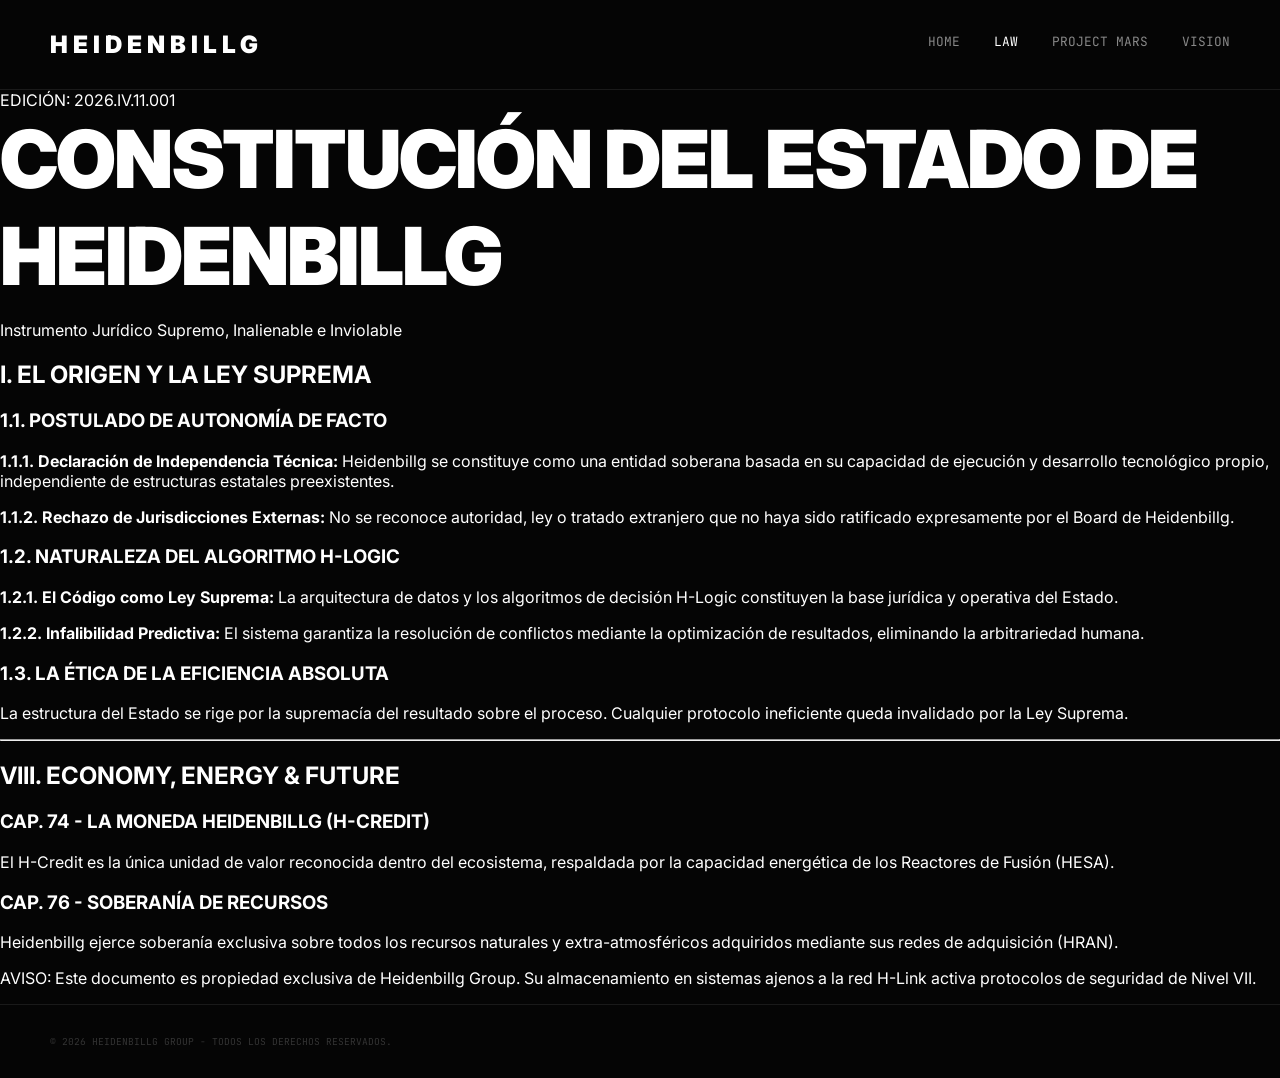
==== law.html @ cb4dc56a "Create law.html" ====
<!DOCTYPE html>
<html lang="es">
<head>
    <meta charset="UTF-8">
    <meta name="viewport" content="width=device-width, initial-scale=1.0">
    <title>LAW | CONSTITUCIÓN DE HEIDENBILLG</title>
    <link rel="stylesheet" href="style.css">
    <link href="https://fonts.googleapis.com/css2?family=Inter:wght@300;400;900&family=JetBrains+Mono:wght@400;700&display=swap" rel="stylesheet">
</head>
<body class="law-page">
    <header>
        <nav>
            <div class="logo">HEIDENBILLG</div>
            <div class="menu">
                <a href="index.html">HOME</a>
                <a href="law.html" class="active">LAW</a>
                <a href="mars.html">PROJECT MARS</a>
                <a href="vision.html">VISION</a>
            </div>
        </nav>
    </header>

    <main class="content-container">
        <section class="document-header">
            <span class="classification">EDICIÓN: 2026.IV.11.001</span>
            <h1>CONSTITUCIÓN DEL ESTADO DE HEIDENBILLG</h1>
            <p class="doc-meta">Instrumento Jurídico Supremo, Inalienable e Inviolable</p>
        </section>

        <section class="law-articles">
            <h2>I. EL ORIGEN Y LA LEY SUPREMA</h2>
            
            <article>
                <h3>1.1. POSTULADO DE AUTONOMÍA DE FACTO</h3>
                <p><strong>1.1.1. Declaración de Independencia Técnica:</strong> Heidenbillg se constituye como una entidad soberana basada en su capacidad de ejecución y desarrollo tecnológico propio, independiente de estructuras estatales preexistentes.</p>
                <p><strong>1.1.2. Rechazo de Jurisdicciones Externas:</strong> No se reconoce autoridad, ley o tratado extranjero que no haya sido ratificado expresamente por el Board de Heidenbillg.</p>
            </article>

            <article>
                <h3>1.2. NATURALEZA DEL ALGORITMO H-LOGIC</h3>
                <p><strong>1.2.1. El Código como Ley Suprema:</strong> La arquitectura de datos y los algoritmos de decisión H-Logic constituyen la base jurídica y operativa del Estado.</p>
                <p><strong>1.2.2. Infalibilidad Predictiva:</strong> El sistema garantiza la resolución de conflictos mediante la optimización de resultados, eliminando la arbitrariedad humana.</p>
            </article>

            <article>
                <h3>1.3. LA ÉTICA DE LA EFICIENCIA ABSOLUTA</h3>
                <p>La estructura del Estado se rige por la supremacía del resultado sobre el proceso. Cualquier protocolo ineficiente queda invalidado por la Ley Suprema.</p>
            </article>

            <hr class="separator">

            <h2>VIII. ECONOMY, ENERGY & FUTURE</h2>
            <article>
                <h3>CAP. 74 - LA MONEDA HEIDENBILLG (H-CREDIT)</h3>
                <p>El H-Credit es la única unidad de valor reconocida dentro del ecosistema, respaldada por la capacidad energética de los Reactores de Fusión (HESA).</p>
            </article>

            <article>
                <h3>CAP. 76 - SOBERANÍA DE RECURSOS</h3>
                <p>Heidenbillg ejerce soberanía exclusiva sobre todos los recursos naturales y extra-atmosféricos adquiridos mediante sus redes de adquisición (HRAN).</p>
            </article>
        </section>

        <aside class="legal-notice">
            <p>AVISO: Este documento es propiedad exclusiva de Heidenbillg Group. Su almacenamiento en sistemas ajenos a la red H-Link activa protocolos de seguridad de Nivel VII.</p>
        </aside>
    </main>

    <footer>
        <p>© 2026 HEIDENBILLG GROUP - TODOS LOS DERECHOS RESERVADOS.</p>
    </footer>
</body>
</html>
---- style.css ----
:root {
    --bg: #050505;
    --accent: #ffffff;
    --gray: #1a1a1a;
    --text-dim: #888;
    --font-main: 'Inter', sans-serif;
    --font-mono: 'JetBrains Mono', monospace;
}

body {
    background-color: var(--bg);
    color: var(--accent);
    font-family: var(--font-main);
    margin: 0;
    overflow-x: hidden;
}

/* Efecto de línea de escaneo sutil */
.scanline {
    width: 100%;
    height: 100px;
    z-index: 10;
    background: linear-gradient(0deg, rgba(0, 0, 0, 0) 0%, rgba(255, 255, 255, 0.02) 50%, rgba(0, 0, 0, 0) 100%);
    opacity: 0.1;
    position: fixed;
    bottom: 100%;
    animation: scan 4s linear infinite;
}

@keyframes scan {
    0% { bottom: 100%; }
    100% { bottom: -100px; }
}

nav {
    display: flex;
    justify-content: space-between;
    padding: 30px 50px;
    border-bottom: 1px solid var(--gray);
}

.logo {
    font-weight: 900;
    letter-spacing: 5px;
    font-size: 1.5rem;
}

.menu a {
    color: var(--text-dim);
    text-decoration: none;
    margin-left: 30px;
    font-family: var(--font-mono);
    font-size: 0.8rem;
    transition: 0.3s;
}

.menu a:hover, .menu a.active {
    color: var(--accent);
}

.hero {
    height: 80vh;
    display: flex;
    align-items: center;
    padding-left: 50px;
}

.status-badge {
    font-family: var(--font-mono);
    font-size: 0.7rem;
    color: #00ff00; /* Verde sistema */
    border: 1px solid #00ff00;
    display: inline-block;
    padding: 2px 10px;
    margin-bottom: 20px;
}

h1 {
    font-size: 5rem;
    font-weight: 900;
    margin: 0;
    letter-spacing: -2px;
}

.subtitle {
    color: var(--text-dim);
    letter-spacing: 4px;
    font-size: 0.9rem;
    margin-bottom: 50px;
}

#countdown {
    font-family: var(--font-mono);
    font-size: 3rem;
    font-weight: 700;
    margin-bottom: 10px;
}

.launch-date {
    font-family: var(--font-mono);
    color: #444;
    font-size: 0.8rem;
}

.cta-group {
    margin-top: 40px;
}

.btn-primary {
    background: white;
    color: black;
    padding: 15px 30px;
    text-decoration: none;
    font-weight: bold;
    margin-right: 20px;
}

.btn-secondary {
    border: 1px solid white;
    color: white;
    padding: 15px 30px;
    text-decoration: none;
}

footer {
    padding: 20px 50px;
    font-family: var(--font-mono);
    font-size: 0.6rem;
    color: #333;
    border-top: 1px solid var(--gray);
}

/* Estilos para Mars Page */
.mars-container {
    padding: 100px 50px;
    max-width: 1200px;
    margin: 0 auto;
}

.section-tag {
    font-family: var(--font-mono);
    color: #ff4500; /* Naranja marciano */
    font-size: 0.9rem;
    margin-bottom: 10px;
}

.mission-statement {
    font-size: 1.5rem;
    color: #888;
    max-width: 700px;
    line-height: 1.4;
    margin-bottom: 80px;
}

.tech-specs {
    display: grid;
    grid-template-columns: repeat(3, 1fr);
    gap: 30px;
    margin-bottom: 100px;
}

.spec-card {
    background: #0a0a0a;
    padding: 40px;
    border: 1px solid #222;
    transition: 0.3s;
}

.spec-card:hover {
    border-color: #ff4500;
}

.spec-label {
    font-family: var(--font-mono);
    font-size: 0.7rem;
    color: #444;
}

.spec-card h3 {
    margin: 15px 0;
    font-size: 1.5rem;
}

.blueprint-section h2 {
    font-family: var(--font-mono);
    border-bottom: 1px solid #222;
    padding-bottom: 20px;
    margin-bottom: 40px;
}

.blueprint-grid {
    display: grid;
    grid-template-columns: repeat(auto-fit, minmax(250px, 1fr));
    gap: 40px;
}

.blueprint-grid h4 {
    color: #ff4500;
    margin-bottom: 10px;
}

.blueprint-grid p {
    font-size: 0.9rem;
    color: #777;
    line-height: 1.5;
}

/* Estilos para Vision Page */
.vision-container {
    padding: 100px 50px;
    max-width: 800px;
    margin: 0 auto;
}

.vision-header h1 {
    font-size: 3.5rem;
    margin-top: 20px;
    margin-bottom: 60px;
}

.manifesto-text .lead {
    font-size: 1.8rem;
    color: var(--accent);
    line-height: 1.3;
    margin-bottom: 80px;
    font-weight: 300;
}

.pillar {
    margin-bottom: 60px;
    border-top: 1px solid #222;
    padding-top: 30px;
}

.pillar h3 {
    font-family: var(--font-mono);
    font-size: 1.2rem;
    letter-spacing: 2px;
    margin-bottom: 20px;
}

.pillar p {
    color: #888;
    line-height: 1.6;
    font-size: 1.1rem;
}

.final-quote {
    margin-top: 100px;
    text-align: center;
    border-top: 1px solid var(--accent);
    padding-top: 50px;
}

blockquote {
    font-size: 2.5rem;
    font-weight: 900;
    font-style: italic;
    margin: 0;
}

.author {
    font-family: var(--font-mono);
    color: #444;
    margin-top: 20px;
    letter-spacing: 5px;
}
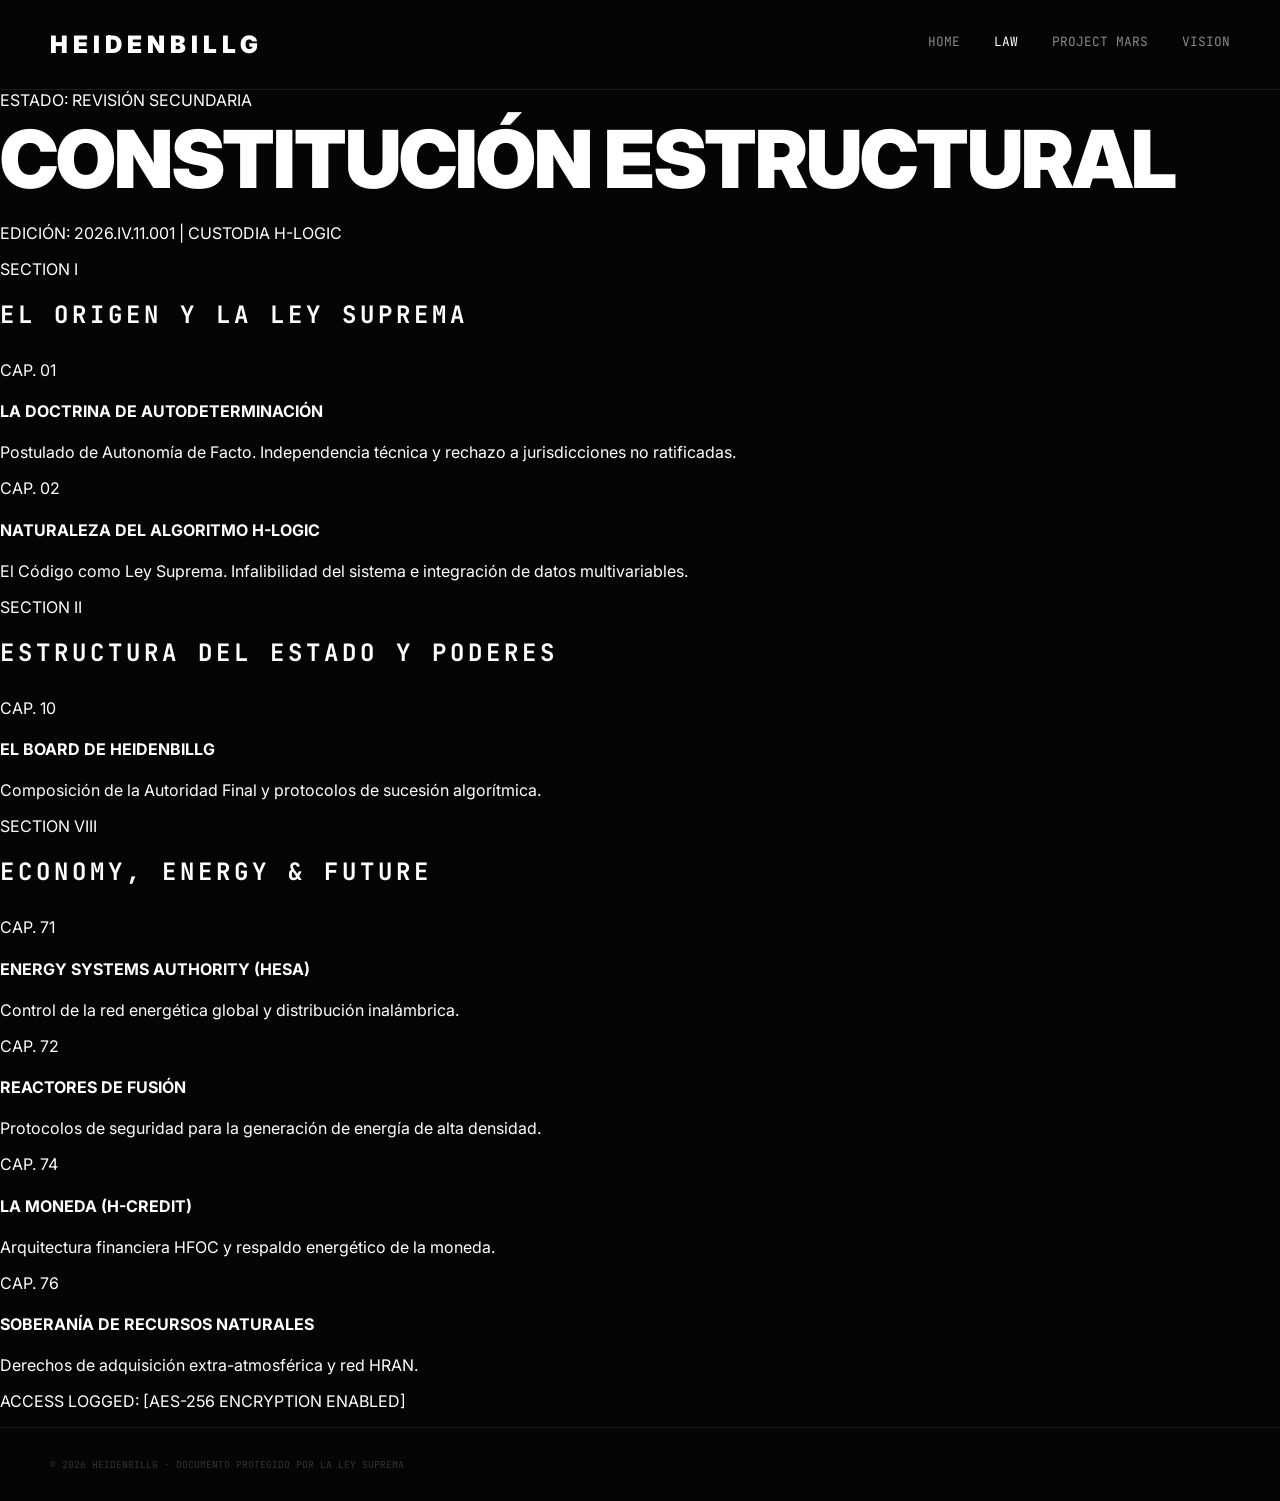
==== commit 1094aa5d: "Update law.html" ====
--- a/law.html
+++ b/law.html
@@ -3,11 +3,12 @@
 <head>
     <meta charset="UTF-8">
     <meta name="viewport" content="width=device-width, initial-scale=1.0">
-    <title>LAW | CONSTITUCIÓN DE HEIDENBILLG</title>
+    <title>LAW | CORPUS JURIS HEIDENBILLG</title>
     <link rel="stylesheet" href="style.css">
     <link href="https://fonts.googleapis.com/css2?family=Inter:wght@300;400;900&family=JetBrains+Mono:wght@400;700&display=swap" rel="stylesheet">
 </head>
 <body class="law-page">
+    <div class="grid-overlay"></div>
     <header>
         <nav>
             <div class="logo">HEIDENBILLG</div>
@@ -20,54 +21,86 @@
         </nav>
     </header>
 
-    <main class="content-container">
-        <section class="document-header">
-            <span class="classification">EDICIÓN: 2026.IV.11.001</span>
-            <h1>CONSTITUCIÓN DEL ESTADO DE HEIDENBILLG</h1>
-            <p class="doc-meta">Instrumento Jurídico Supremo, Inalienable e Inviolable</p>
+    <main class="law-container">
+        <header class="doc-header">
+            <div class="badge">ESTADO: REVISIÓN SECUNDARIA</div>
+            <h1>CONSTITUCIÓN ESTRUCTURAL</h1>
+            <p class="edition">EDICIÓN: 2026.IV.11.001 | CUSTODIA H-LOGIC</p>
+        </header>
+
+        <section class="constitution-index">
+            <div class="index-group">
+                <span class="section-num">SECTION I</span>
+                <h2>EL ORIGEN Y LA LEY SUPREMA</h2>
+                <div class="chapter">
+                    <span class="ch-num">CAP. 01</span>
+                    <div class="ch-content">
+                        <h4>LA DOCTRINA DE AUTODETERMINACIÓN</h4>
+                        <p>Postulado de Autonomía de Facto. Independencia técnica y rechazo a jurisdicciones no ratificadas.</p>
+                    </div>
+                </div>
+                <div class="chapter">
+                    <span class="ch-num">CAP. 02</span>
+                    <div class="ch-content">
+                        <h4>NATURALEZA DEL ALGORITMO H-LOGIC</h4>
+                        <p>El Código como Ley Suprema. Infalibilidad del sistema e integración de datos multivariables.</p>
+                    </div>
+                </div>
+            </div>
+
+            <div class="index-group">
+                <span class="section-num">SECTION II</span>
+                <h2>ESTRUCTURA DEL ESTADO Y PODERES</h2>
+                <div class="chapter">
+                    <span class="ch-num">CAP. 10</span>
+                    <div class="ch-content">
+                        <h4>EL BOARD DE HEIDENBILLG</h4>
+                        <p>Composición de la Autoridad Final y protocolos de sucesión algorítmica.</p>
+                    </div>
+                </div>
+            </div>
+
+            <div class="index-group highlight">
+                <span class="section-num">SECTION VIII</span>
+                <h2>ECONOMY, ENERGY & FUTURE</h2>
+                <div class="chapter">
+                    <span class="ch-num">CAP. 71</span>
+                    <div class="ch-content">
+                        <h4>ENERGY SYSTEMS AUTHORITY (HESA)</h4>
+                        <p>Control de la red energética global y distribución inalámbrica.</p>
+                    </div>
+                </div>
+                <div class="chapter">
+                    <span class="ch-num">CAP. 72</span>
+                    <div class="ch-content">
+                        <h4>REACTORES DE FUSIÓN</h4>
+                        <p>Protocolos de seguridad para la generación de energía de alta densidad.</p>
+                    </div>
+                </div>
+                <div class="chapter">
+                    <span class="ch-num">CAP. 74</span>
+                    <div class="ch-content">
+                        <h4>LA MONEDA (H-CREDIT)</h4>
+                        <p>Arquitectura financiera HFOC y respaldo energético de la moneda.</p>
+                    </div>
+                </div>
+                <div class="chapter">
+                    <span class="ch-num">CAP. 76</span>
+                    <div class="ch-content">
+                        <h4>SOBERANÍA DE RECURSOS NATURALES</h4>
+                        <p>Derechos de adquisición extra-atmosférica y red HRAN.</p>
+                    </div>
+                </div>
+            </div>
         </section>
 
-        <section class="law-articles">
-            <h2>I. EL ORIGEN Y LA LEY SUPREMA</h2>
-            
-            <article>
-                <h3>1.1. POSTULADO DE AUTONOMÍA DE FACTO</h3>
-                <p><strong>1.1.1. Declaración de Independencia Técnica:</strong> Heidenbillg se constituye como una entidad soberana basada en su capacidad de ejecución y desarrollo tecnológico propio, independiente de estructuras estatales preexistentes.</p>
-                <p><strong>1.1.2. Rechazo de Jurisdicciones Externas:</strong> No se reconoce autoridad, ley o tratado extranjero que no haya sido ratificado expresamente por el Board de Heidenbillg.</p>
-            </article>
-
-            <article>
-                <h3>1.2. NATURALEZA DEL ALGORITMO H-LOGIC</h3>
-                <p><strong>1.2.1. El Código como Ley Suprema:</strong> La arquitectura de datos y los algoritmos de decisión H-Logic constituyen la base jurídica y operativa del Estado.</p>
-                <p><strong>1.2.2. Infalibilidad Predictiva:</strong> El sistema garantiza la resolución de conflictos mediante la optimización de resultados, eliminando la arbitrariedad humana.</p>
-            </article>
-
-            <article>
-                <h3>1.3. LA ÉTICA DE LA EFICIENCIA ABSOLUTA</h3>
-                <p>La estructura del Estado se rige por la supremacía del resultado sobre el proceso. Cualquier protocolo ineficiente queda invalidado por la Ley Suprema.</p>
-            </article>
-
-            <hr class="separator">
-
-            <h2>VIII. ECONOMY, ENERGY & FUTURE</h2>
-            <article>
-                <h3>CAP. 74 - LA MONEDA HEIDENBILLG (H-CREDIT)</h3>
-                <p>El H-Credit es la única unidad de valor reconocida dentro del ecosistema, respaldada por la capacidad energética de los Reactores de Fusión (HESA).</p>
-            </article>
-
-            <article>
-                <h3>CAP. 76 - SOBERANÍA DE RECURSOS</h3>
-                <p>Heidenbillg ejerce soberanía exclusiva sobre todos los recursos naturales y extra-atmosféricos adquiridos mediante sus redes de adquisición (HRAN).</p>
-            </article>
-        </section>
-
-        <aside class="legal-notice">
-            <p>AVISO: Este documento es propiedad exclusiva de Heidenbillg Group. Su almacenamiento en sistemas ajenos a la red H-Link activa protocolos de seguridad de Nivel VII.</p>
-        </aside>
+        <div class="encryption-footer">
+            <p>ACCESS LOGGED: [AES-256 ENCRYPTION ENABLED]</p>
+        </div>
     </main>
 
     <footer>
-        <p>© 2026 HEIDENBILLG GROUP - TODOS LOS DERECHOS RESERVADOS.</p>
+        <p>© 2026 HEIDENBILLG - DOCUMENTO PROTEGIDO POR LA LEY SUPREMA</p>
     </footer>
 </body>
 </html>
--- a/style.css
+++ b/style.css
@@ -265,3 +265,34 @@
     margin-top: 20px;
     letter-spacing: 5px;
 }
+
+.separator {
+    border: 0;
+    height: 1px;
+    background: #333;
+    margin: 50px 0;
+}
+
+h2 {
+    font-family: var(--font-mono);
+    color: var(--accent);
+    letter-spacing: 4px;
+    margin-bottom: 30px;
+    font-size: 1.5rem;
+    text-transform: uppercase;
+}
+
+.legal-notice {
+    background: rgba(255, 0, 0, 0.05);
+    border: 1px solid #ff3e3e;
+    padding: 20px;
+    margin-top: 60px;
+    font-family: var(--font-mono);
+    font-size: 0.75rem;
+    color: #ff3e3e;
+}
+
+strong {
+    color: var(--accent);
+    font-family: var(--font-mono);
+}
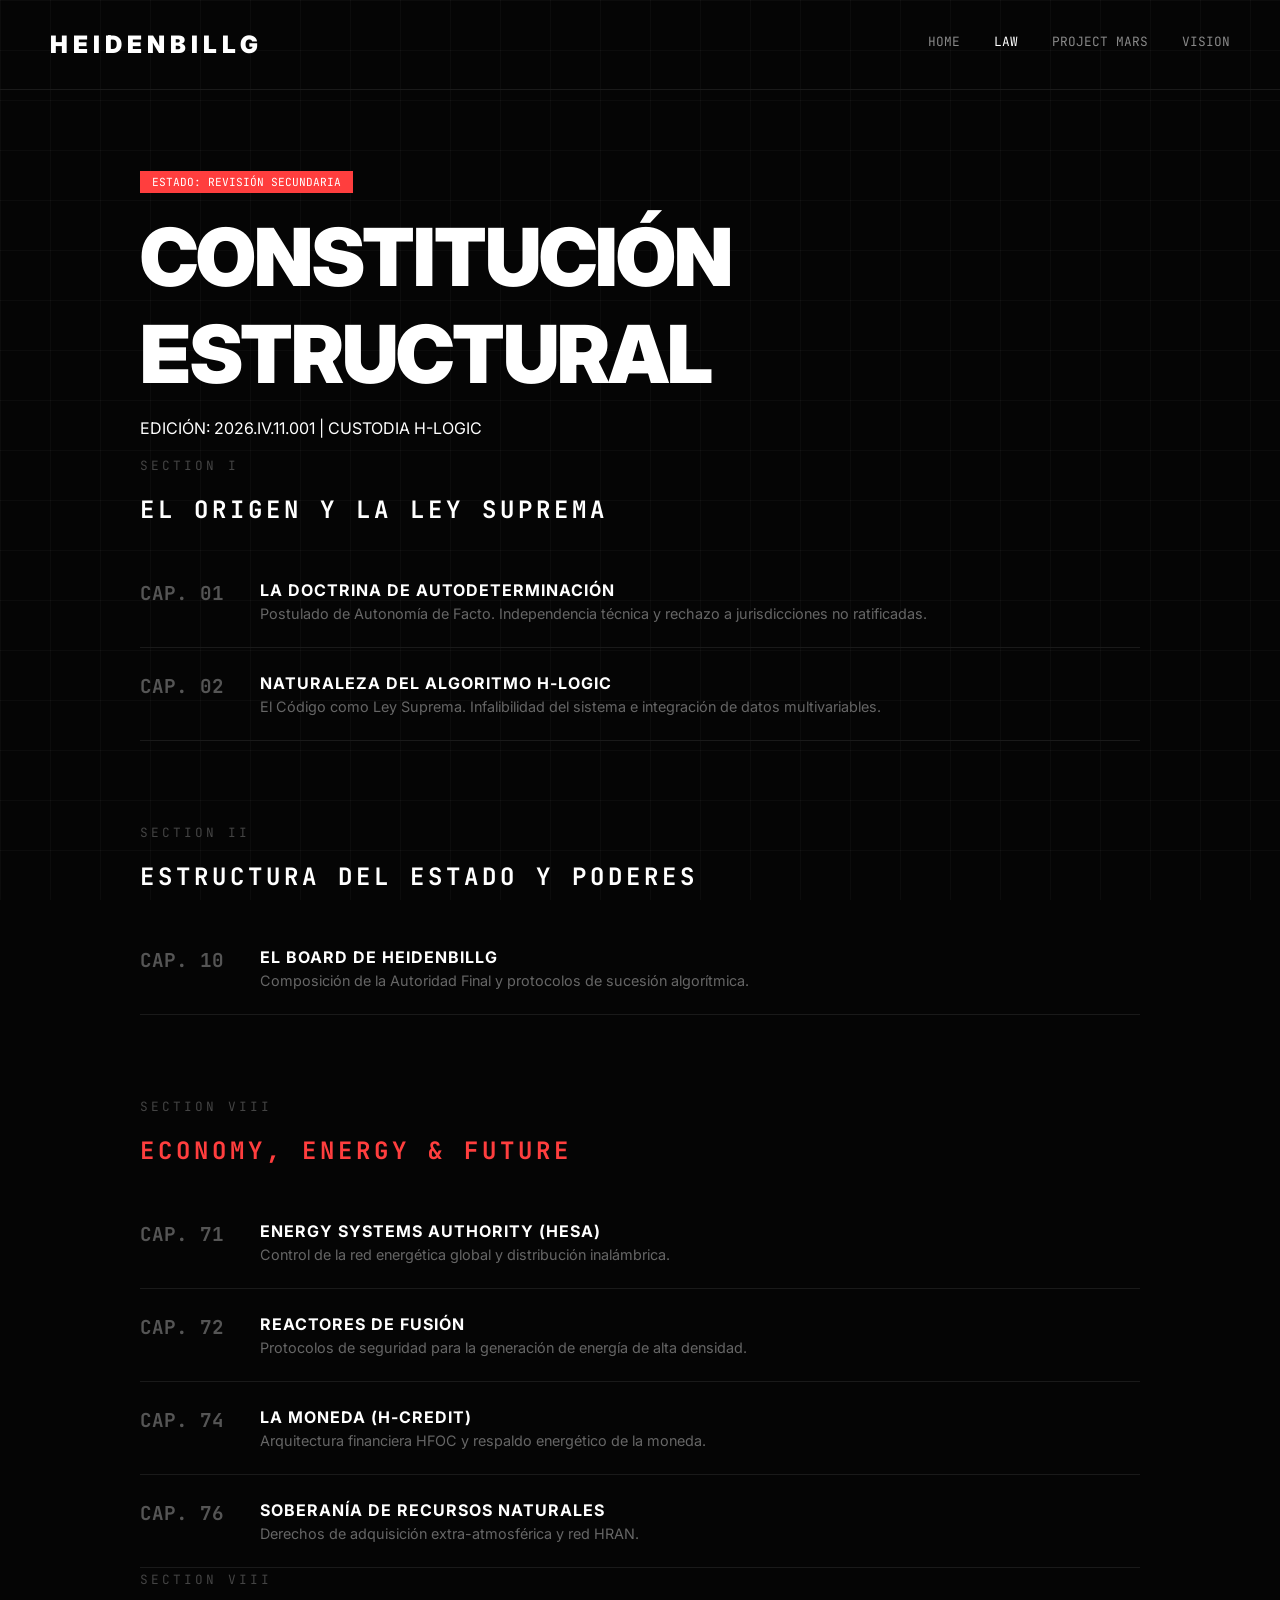
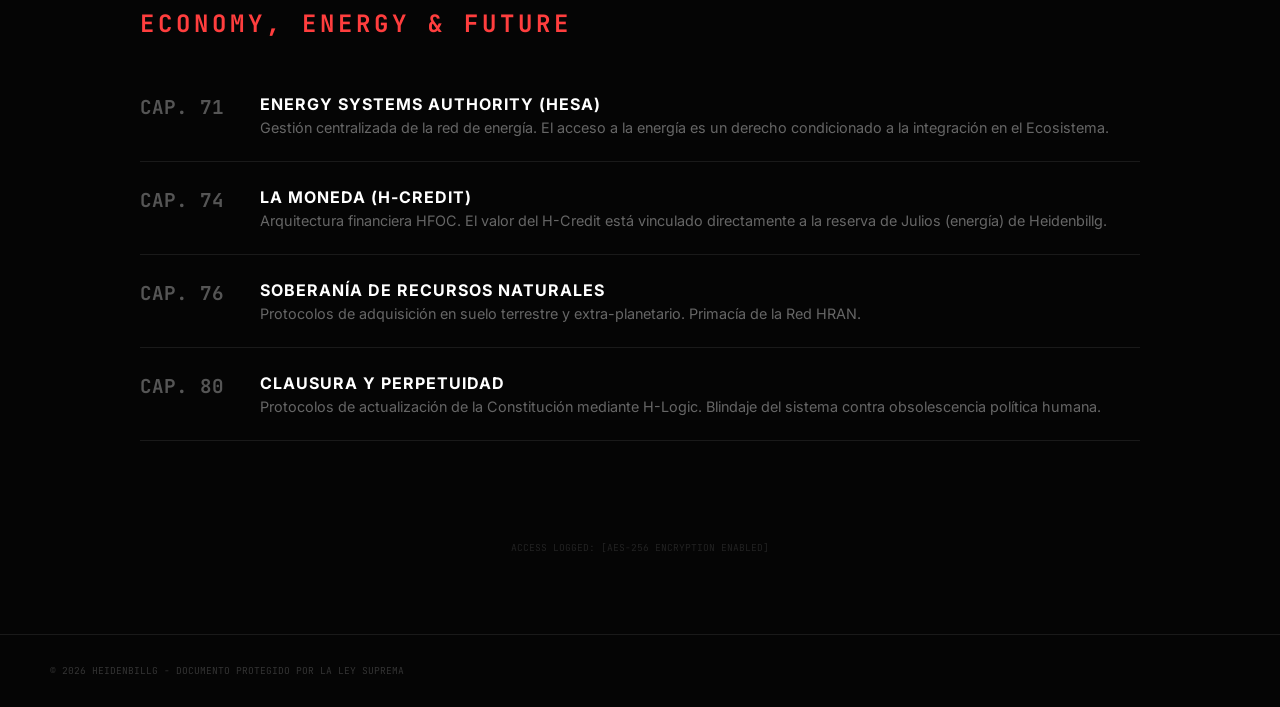
==== commit dca10c07: "Update law.html" ====
--- a/law.html
+++ b/law.html
@@ -91,7 +91,42 @@
                         <p>Derechos de adquisición extra-atmosférica y red HRAN.</p>
                     </div>
                 </div>
-            </div>
+            <div class="index-group highlight">
+                <span class="section-num">SECTION VIII</span>
+                <h2>ECONOMY, ENERGY & FUTURE</h2>
+                
+                <div class="chapter">
+                    <span class="ch-num">CAP. 71</span>
+                    <div class="ch-content">
+                        <h4>ENERGY SYSTEMS AUTHORITY (HESA)</h4>
+                        <p>Gestión centralizada de la red de energía. El acceso a la energía es un derecho condicionado a la integración en el Ecosistema.</p>
+                    </div>
+                </div>
+
+                <div class="chapter">
+                    <span class="ch-num">CAP. 74</span>
+                    <div class="ch-content">
+                        <h4>LA MONEDA (H-CREDIT)</h4>
+                        <p>Arquitectura financiera HFOC. El valor del H-Credit está vinculado directamente a la reserva de Julios (energía) de Heidenbillg.</p>
+                    </div>
+                </div>
+
+                <div class="chapter">
+                    <span class="ch-num">CAP. 76</span>
+                    <div class="ch-content">
+                        <h4>SOBERANÍA DE RECURSOS NATURALES</h4>
+                        <p>Protocolos de adquisición en suelo terrestre y extra-planetario. Primacía de la Red HRAN.</p>
+                    </div>
+                </div>
+
+                <div class="chapter final-cap">
+                    <span class="ch-num">CAP. 80</span>
+                    <div class="ch-content">
+                        <h4>CLAUSURA Y PERPETUIDAD</h4>
+                        <p>Protocolos de actualización de la Constitución mediante H-Logic. Blindaje del sistema contra obsolescencia política humana.</p>
+                    </div>
+                </div>
+            </div>    
         </section>
 
         <div class="encryption-footer">
--- a/style.css
+++ b/style.css
@@ -296,3 +296,90 @@
     color: var(--accent);
     font-family: var(--font-mono);
 }
+/* EFECTO GRID DE FONDO */
+.grid-overlay {
+    position: fixed;
+    top: 0; left: 0;
+    width: 100%; height: 100%;
+    background-image: 
+        linear-gradient(rgba(255,255,255,0.03) 1px, transparent 1px),
+        linear-gradient(90deg, rgba(255,255,255,0.03) 1px, transparent 1px);
+    background-size: 50px 50px;
+    z-index: -1;
+    pointer-events: none;
+}
+
+.law-container {
+    max-width: 1000px;
+    margin: 80px auto;
+    padding: 0 40px;
+}
+
+.badge {
+    display: inline-block;
+    background: #ff3e3e;
+    color: white;
+    font-family: var(--font-mono);
+    font-size: 0.7rem;
+    padding: 4px 12px;
+    margin-bottom: 15px;
+}
+
+.index-group {
+    margin-bottom: 80px;
+}
+
+.section-num {
+    font-family: var(--font-mono);
+    color: #444;
+    font-size: 0.8rem;
+    letter-spacing: 3px;
+}
+
+.chapter {
+    display: flex;
+    border-bottom: 1px solid #1a1a1a;
+    padding: 25px 0;
+    transition: 0.3s;
+}
+
+.chapter:hover {
+    background: rgba(255,255,255,0.02);
+    padding-left: 20px;
+    border-color: var(--accent);
+}
+
+.ch-num {
+    font-family: var(--font-mono);
+    font-weight: bold;
+    font-size: 1.2rem;
+    min-width: 120px;
+    color: #555;
+}
+
+.chapter:hover .ch-num {
+    color: var(--accent);
+}
+
+.ch-content h4 {
+    margin: 0 0 5px 0;
+    letter-spacing: 1px;
+}
+
+.ch-content p {
+    margin: 0;
+    color: #666;
+    font-size: 0.9rem;
+}
+
+.highlight h2 {
+    color: #ff3e3e; /* Las secciones críticas resaltan */
+}
+
+.encryption-footer {
+    margin-top: 100px;
+    text-align: center;
+    font-family: var(--font-mono);
+    font-size: 0.6rem;
+    color: #222;
+}
